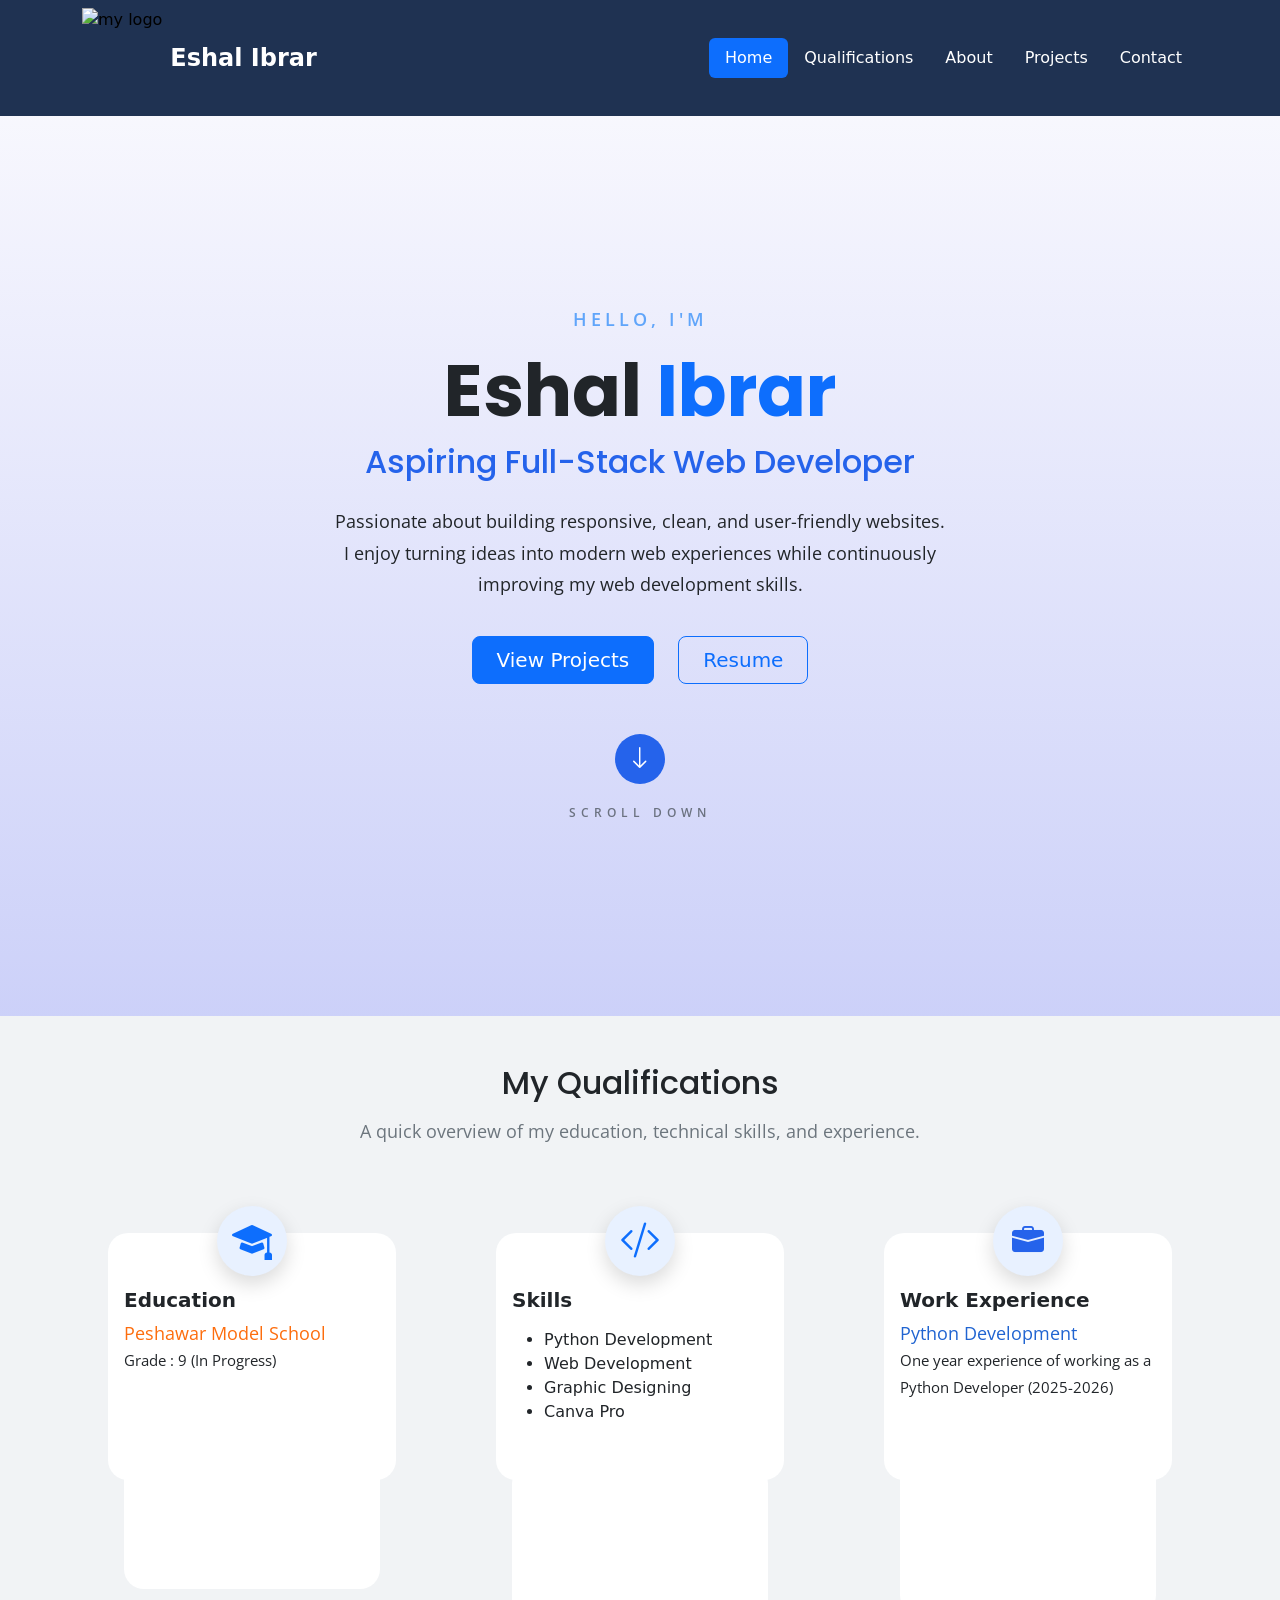
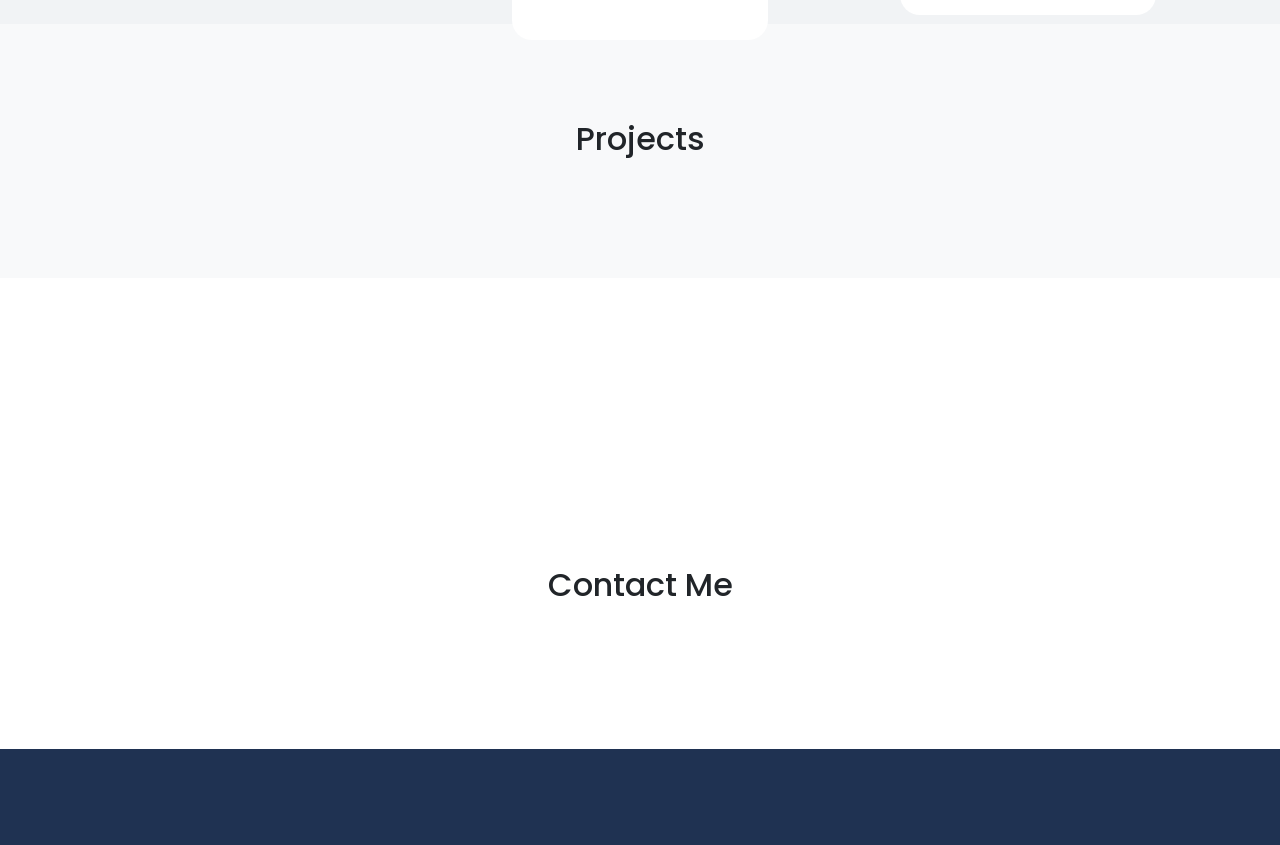
==== index.html @ 8df5a029 "Add files via upload" ====
<!doctype html>
<html lang="en">
  <head>
    <meta charset="UTF-8" />
    <meta name="viewport" content="width=device-width, initial-scale=1.0" />
    <title>Document</title>
    <link
      href="https://cdn.jsdelivr.net/npm/bootstrap@5.3.8/dist/css/bootstrap.min.css"
      rel="stylesheet"
    />
    <script
      src="https://cdn.jsdelivr.net/npm/bootstrap@5.3.8/dist/js/bootstrap.bundle.min.js"
      integrity="sha384-FKyoEForCGlyvwx9Hj09JcYn3nv7wiPVlz7YYwJrWVcXK/BmnVDxM+D2scQbITxI"
      crossorigin="anonymous"
    ></script>
    <link rel="stylesheet" href="./my.css" />
    <link rel="preconnect" href="https://fonts.googleapis.com" />
    <link rel="preconnect" href="https://fonts.gstatic.com" crossorigin />
    <link
      href="https://fonts.googleapis.com/css2?family=Open+Sans:wght@400;600&family=Poppins:wght@400;600;700;800&display=swap"
      rel="stylesheet"
    />
    <link
      rel="stylesheet"
      href="https://cdn.jsdelivr.net/npm/bootstrap-icons@1.11.3/font/bootstrap-icons.min.css"
    />
  </head>

  <body>
    <!-- Navigation -->
    <header>
      <!-- Navbar content -->
      <div class="container">
        <div
          class="d-flex flex-column flex-lg-row align-items-center justify-content-between py-2"
        >
          <a
            href="/"
            class="d-flex align-items-center link-body-emphasis text-decoration-none"
          >
            <img
              src="./images/Black_White_Minimal_Professional_Corporate_Business_Logo-removebg-preview (1).png"
              alt="my logo"
              height="100px"
              class="me-2"
            />
            <span class="fs-4 fw-bold text-white"> Eshal Ibrar </span>
          </a>

          <ul class="nav nav-pills justify-content-center ms-lg-auto">
            <li class="nav-item">
              <a href="#" class="nav-link active" aria-current="page">Home</a>
            </li>
            <li class="nav-item">
              <a href="#resume" class="nav-link">Qualifications</a>
            </li>
            <li class="nav-item">
              <a href="#about" class="nav-link">About</a>
            </li>
            <li class="nav-item"><a href="#projects" class="nav-link">Projects</a></li>
            <li class="nav-item"><a href="#" class="nav-link">Contact</a></li>
          </ul>
        </div>
      </div>
    </header>

    <main>
      <!-- Hero Section -->
      <section id="hero">
        <div class="px-4 py-5 mb-5 text-center">
          <!-- <img
            id="eshal"
            class="d-block mx-auto mb-4"
            src="./images/meeee-removebg-preview.png"
            alt="Eshal"
            width="72"
            height="57"
          /> -->
          <p class="intro">HELLO, I'M</p>

          <h1 class="display-2 fw-bold hero-title">Eshal <span>Ibrar</span></h1>

          <h2 class="hero-subtitle">Aspiring Full-Stack Web Developer</h2>

          <div class="col-lg-6 mx-auto">
            <p class="hero-description">
              Passionate about building responsive, clean, and user-friendly
              websites. I enjoy turning ideas into modern web experiences while
              continuously improving my web development skills.
            </p>
            <div class="d-grid gap-2 d-sm-flex justify-content-sm-center">
              <a href="#projects" class="btn btn-primary btn-lg px-4 me-3">
                View Projects
              </a>

              <a href="resume.html" class="btn btn-outline-primary btn-lg px-4">
                Resume
              </a>
            </div>
          </div>
          <div class="scroll-indicator">
            <a href="#resume" class="scroll-btn">
              <i class="bi bi-arrow-down fs-4"></i>
            </a>

            <p>SCROLL DOWN</p>
          </div>
        </div>
      </section>

      <!-- Resume Section -->
      <section id="resume" class="py-5">
        <div class="container">
          <h2 class="text-center mb-3">My Qualifications</h2>

          <p class="text-center text-secondary mb-5">
            A quick overview of my education, technical skills, and experience.
          </p>

          <div class="row gx-5 gy-5 justify-content-center">
            <div class="col-12 col-md-6 col-lg-4 d-flex justify-content-center">
              <!-- Education Card -->
              <div class="card" style="width: 18rem">
                <div class="icon-circle mt-2">
                  <i class="bi bi-mortarboard-fill display-4 text-primary fs-1"></i></div>
                <div class="card-body">
                  <h5 class="card-title">Education</h5>
                  <p class="card-text">
                    <span class= "school">Peshawar Model School</span><br>
                    <span class="Python">Grade : 9  (In Progress)</span>
                  </p>
                  <div class="card h-100"></div>
                </div>
              </div>
            </div>

            <div class="col-12 col-md-6 col-lg-4 d-flex justify-content-center">
              <!-- Skills Card -->
              <div class="card" style="width: 18rem">
                <div class="icon-circle mt-2">
                  <i class="bi bi-code-slash display-4 text-primary fs-1"></i>
                </div>
                <div class="card-body">
                  <h5 class="card-title">Skills</h5>
                  <p>
                    <ul>
                      <li>Python Development</li>
                      <li>Web Development</li>
                      <li>Graphic Designing</li>
                      <li>Canva Pro</li>
                    </ul>
                  </p>
                  <div class="card h-100"></div>
                </div>
              </div>
            </div>

            <div class="col-12 col-md-6 col-lg-4 d-flex justify-content-center">
              <!-- Tools Card -->
              <div class="card" style="width: 18rem">
                <div class="icon-circle mt-2">
                  <i class="bi bi-briefcase-fill"></i>
                </div>
                <div class="card-body">
                  <h5 class="card-title">Work Experience</h5>
                  <p class="card-text">
                    <span class= "s">Python Development</span><br>
                    <span class="Python">One year experience of working as a Python Developer (2025-2026)</span>
                  </p>
                  <div class="card h-100"></div>
                </div>
              </div>
            </div>
          </div>

          <div class="text-center mt-5">
            <a href="resume.html" class="btn btn-primary btn-lg">
              View Full Resume
            </a>
          </div>
        </div>
      </section>

      <!-- Projects Section -->
      <section id="projects" class="py-5 bg-body-tertiary">
        <div class="container py-5">
          <h2 class="text-center mb-5">Projects</h2>

          <div class="row row-cols-1 row-cols-md-2 row-cols-lg-3 g-4">
            <!-- Project Cards -->
          </div>
        </div>
      </section>

      <!-- About Me Section -->
      <section id="about" class="py-5">
        <div class="container px-4 py-5">
          <div class="row align-items-center g-5">
            <div class="col-md-5">
              <!-- About Image -->
            </div>

            <div class="col-md-7">
              <!-- About Text -->
            </div>
          </div>
        </div>
      </section>

      <!-- Contact Section -->
      <section id="contact" class="py-5">
        <div class="container px-4 py-5">
          <h2 class="text-center mb-5">Contact Me</h2>

          <div class="row justify-content-center">
            <div class="col-lg-8">
              <!-- Contact Form -->
            </div>
          </div>
        </div>
      </section>
    </main>

    <!-- Footer -->
    <footer class="py-5 text-light">
      <div class="container">
        <!-- Footer Content -->
      </div>
    </footer>
  </body>
</html>
---- my.css ----
header {
    background-color: #1f3252;
    padding-bottom: 0%;
    padding-top: 0%
}

.nav-link {
    color: white;
}
#hero {
    background:
        linear-gradient(rgba(238, 238, 252, 0.45), rgba(142, 152, 241, 0.45)),
        url("./images/mybg.png");

    background-size: cover;
    background-position: center;
    background-repeat: no-repeat;
    min-height: 100vh;
    display: flex;
    align-items: center;
    padding-top: 60px;
}

/* #eshal {
    border-radius: 50%;
} */

h1 {
    font-family: "Poppins", sans-serif;
    font-size: 5rem;
}

h2 {
    font-family: "Poppins", sans-serif;
}

h3 {
    font-family: "Poppins", sans-serif;
}

p {
    font-family: "Open Sans", sans-serif;
    font-size: 1.1rem;
}

.hero-title {
    font-family: "Poppins", sans-serif;
    font-size: 4.5rem;
}

.hero-title span {
    color: #0d6efd;
}

.hero-subtitle {
    font-family: "Poppins", sans-serif;
    color: #2563EB;;
    margin-bottom: 25px;
}

.hero-description {
    font-family: "Open Sans", sans-serif;
    font-size: 1.1rem;
    line-height: 1.8;
    margin-bottom: 35px;
}

.intro {
    color: #60A5FA;
    letter-spacing: 4px;
    font-weight: 600;
    font-family: "Open Sans", sans-serif;
}

.hero-title {
    transition: .3s;
}

.hero-title:hover {
    transform: scale(1.03);
}

.scroll-indicator {
    margin-top: 50px;
    text-align: center;
}

.scroll-btn {
    width: 50px;
    height: 50px;
    background: #2563EB;
    border-radius: 50%;
    display: inline-flex;
    justify-content: center;
    align-items: center;
    text-decoration: none;
    color: white;
    font-size: 2rem;
    transition: .3s ease;
    animation: bounce 2s infinite;
}

.scroll-btn:hover {
    background: #1D4ED8;
    color: white;
    transform: scale(1.1);
}

.scroll-indicator p {
    margin-top: 20px;
    letter-spacing: 5px;
    font-size: 12px;
    font-weight: 600;
    color: #6B7280;
}

@keyframes bounce {

    0%,
    20%,
    50%,
    80%,
    100% {
        transform: translateY(0);
    }

    40% {
        transform: translateY(-10px);
    }

    60% {
        transform: translateY(-5px);
    }

}

html {
    scroll-behavior: smooth;
}

#resume {
    background: #f1f3f5;
}

.card {
    transition: 0.3s;
    border: none;
    border-radius: 20px;
}

.card:hover {
    transform: translateY(-10px);
    box-shadow: 0 15px 35px rgba(0, 0, 0, .15);
}

.school {
    color: #fd6d0d;
}

.Python {
    font-size: 15px;
}

.s {
    color: #2064d1;
}

.card-title {
    font-weight: 700;
}

.icon-circle {
    width: 70px;
    height: 70px;
    background: #e8f1ff;
    border-radius: 50%;
    display: flex;
    justify-content: center;
    align-items: center;
    margin: 0 auto 20px;
}

.icon-circle i {
    font-size: 32px;
    color: #2563EB;
}

footer {
    background-color: #1f3252;
}

.card {
    position: relative;
    overflow: visible;
    margin-top: 40px;
}

.icon-circle {
    position: absolute;
    top: -35px;
    left: 50%;
    transform: translateX(-50%);

    width: 70px;
    height: 70px;
    background: #e8f1ff;
    border-radius: 50%;

    display: flex;
    justify-content: center;
    align-items: center;

    box-shadow: 0 8px 20px rgba(2, 2, 2, 0.15);
}

.icon-circle i {
    font-size: 32px;
    color: #2563EB;
}

.card-body {
    padding-top: 55px;
}

/* ===========================
   MOBILE RESPONSIVENESS
   =========================== */

@media (max-width: 576px) {

    /* ---------- HEADER ---------- */

    /* Logo */
    header img {
        height: 60px !important;
    }

    /* Name beside logo */
    header .fs-4 {
        font-size: 1.3rem !important;
    }

    /* Navigation links */
    .nav-link {
        font-size: 0.72rem;
        padding: 0.35rem 0.45rem;
    }

    /* ---------- HERO SECTION ---------- */

    /* Hero title */
    #hero h1 {
        font-size: 2.5rem;
    }

    /* Hero subtitle */
    #hero h2 {
        font-size: 1.6rem;
    }

    /* Hero paragraph */
    #hero p {
        font-size: 0.95rem;
    }

    /* Hero height */
    #hero {
        min-height: 90vh;
    }

    /* Hero buttons */
    #hero .btn {
        font-size: 0.9rem;
        padding: 0.55rem 1.2rem;
    }

    /* Center hero buttons */
    #hero .d-sm-flex {
        justify-content: center !important;
        align-items: center;
    }

    /* ---------- SCROLL BUTTON ---------- */

    .scroll-btn {
        width: 52px;
        height: 52px;
    }

    .scroll-btn i {
        font-size: 22px;
    }

    .scroll-indicator p {
        font-size: 0.7rem;
        letter-spacing: 4px;
    }

    /* ---------- QUALIFICATION SECTION ---------- */

    /* Center cards */
    #resume .row {
        justify-content: center;
    }

    /* Card spacing */
    #resume .col-lg-4,
    #resume .col-md-6,
    #resume .col-12 {
        display: flex;
        justify-content: center;
        margin-bottom: 35px;
    }

    /* Cards */
    .resume-card {
        width: 100%;
        max-width: 320px;
        min-height: 250px;
        padding-top: 55px;
    }

    /* Icons */
    .icon-circle {
        width: 68px;
        height: 68px;
    }

    .icon-circle i {
        font-size: 30px;
    }

    /* ---------- RESUME BUTTON ---------- */

    .resume-btn {
        font-size: 0.9rem;
        padding: 0.6rem 1.4rem;
    }

}


/* ===========================
   TABLET RESPONSIVENESS
   =========================== */

@media (min-width: 577px) and (max-width: 991px) {

    /* Two cards per row */
    #resume .row {
        justify-content: center;
    }

    .resume-card {
        max-width: 330px;
        margin: auto;
    }

}
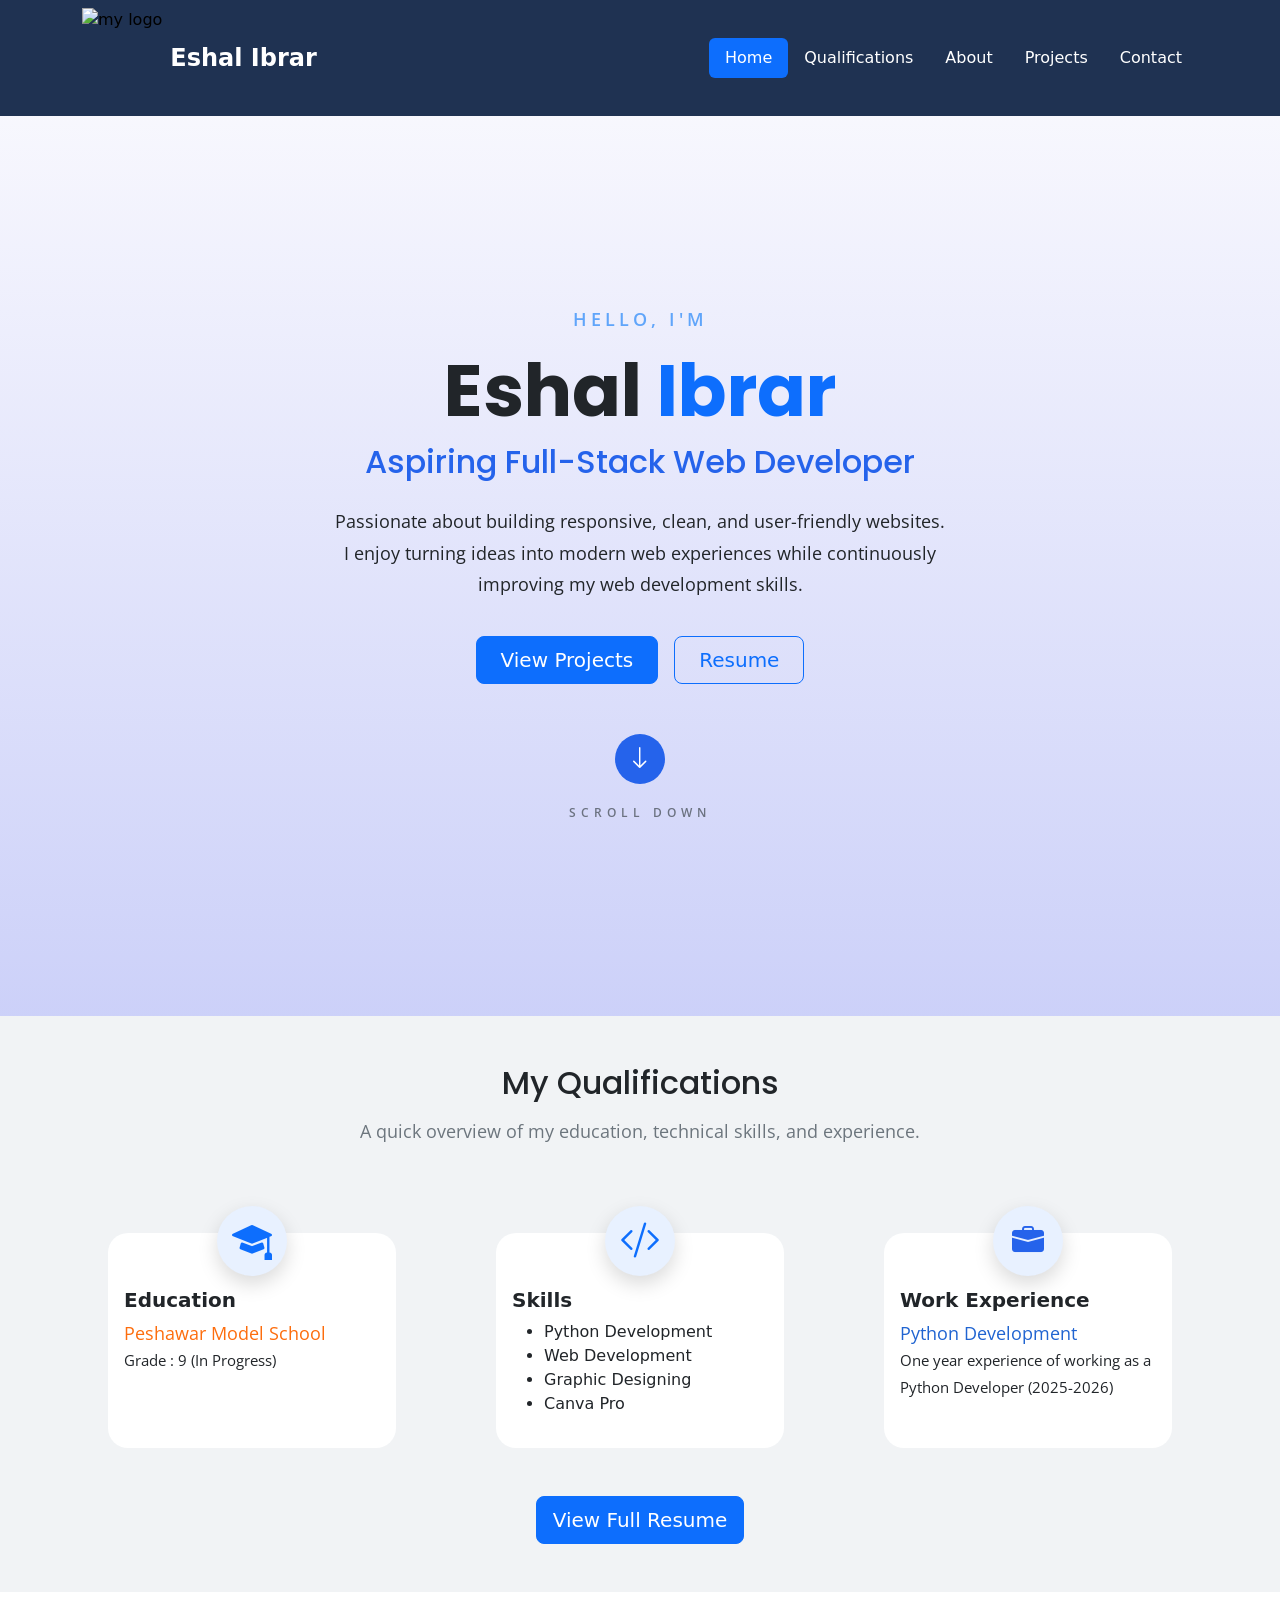
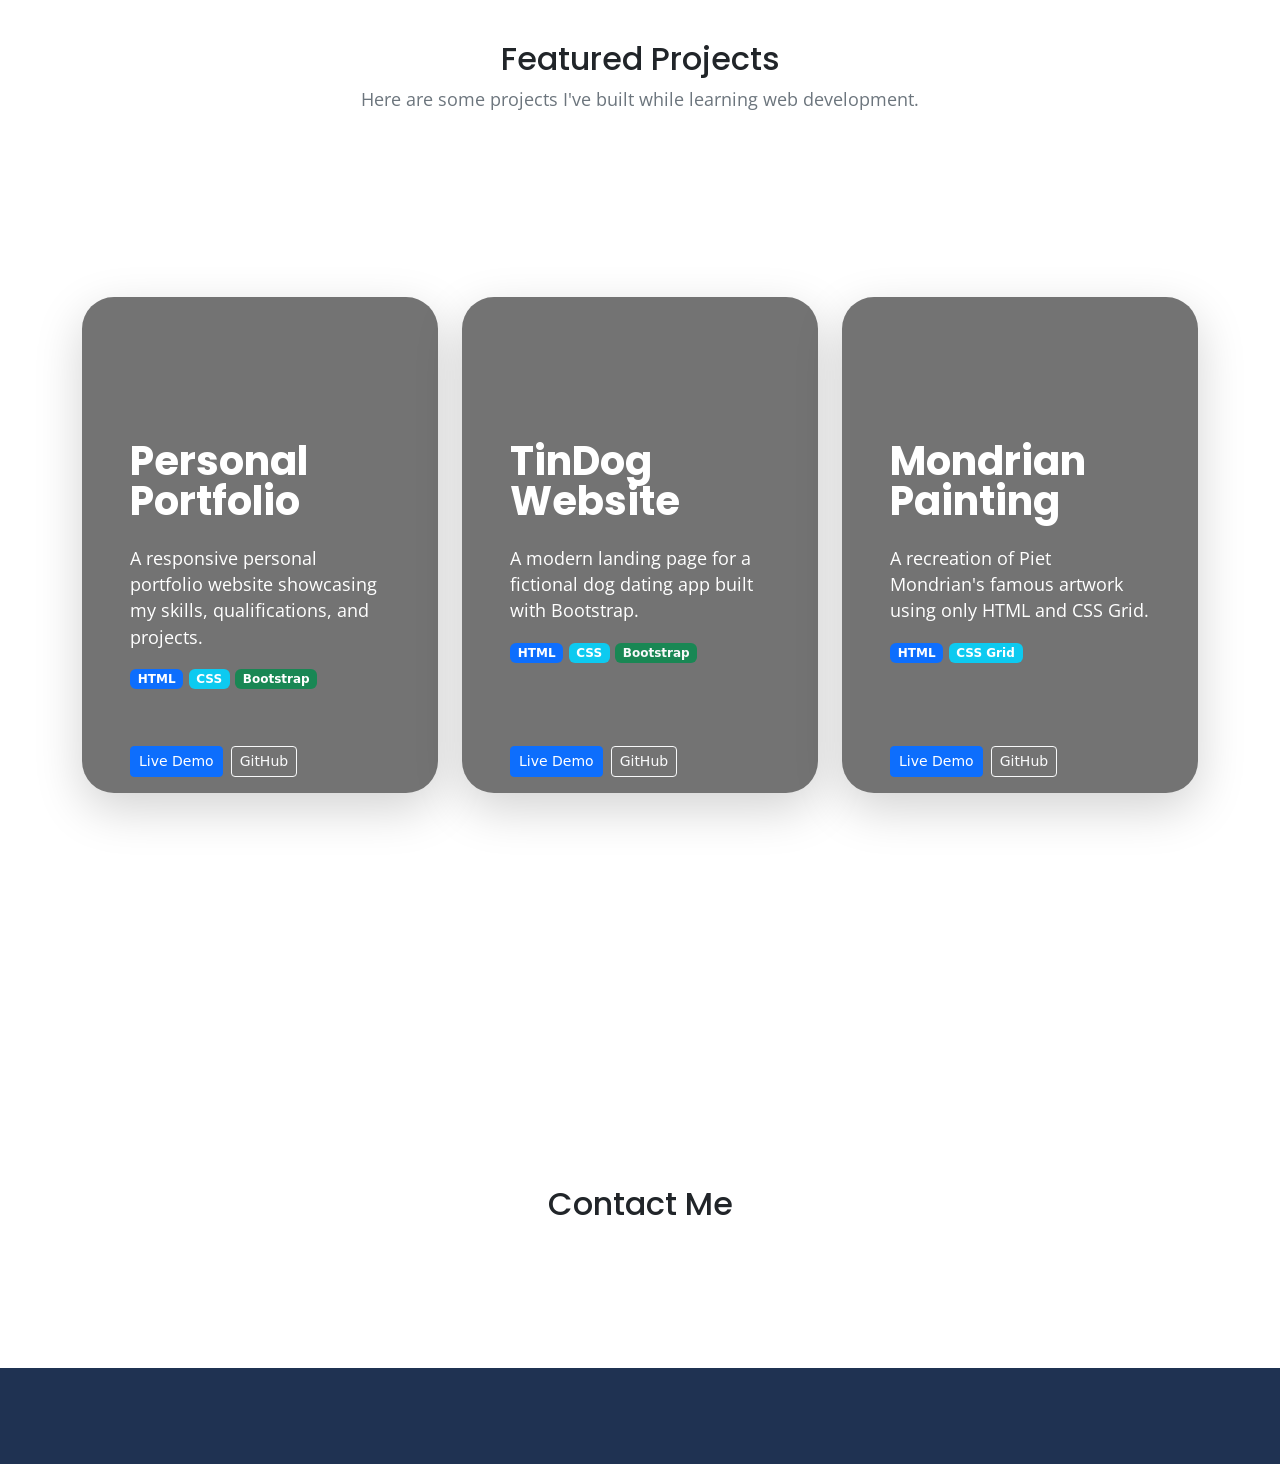
==== commit a6a97ee7: "Add files via upload" ====
--- a/index.html
+++ b/index.html
@@ -35,7 +35,7 @@
           class="d-flex flex-column flex-lg-row align-items-center justify-content-between py-2"
         >
           <a
-            href="/"
+            href="index.html"
             class="d-flex align-items-center link-body-emphasis text-decoration-none"
           >
             <img
@@ -49,7 +49,9 @@
 
           <ul class="nav nav-pills justify-content-center ms-lg-auto">
             <li class="nav-item">
-              <a href="#" class="nav-link active" aria-current="page">Home</a>
+              <a href="index.html" class="nav-link active" aria-current="page"
+                >Home</a
+              >
             </li>
             <li class="nav-item">
               <a href="#resume" class="nav-link">Qualifications</a>
@@ -57,8 +59,12 @@
             <li class="nav-item">
               <a href="#about" class="nav-link">About</a>
             </li>
-            <li class="nav-item"><a href="#projects" class="nav-link">Projects</a></li>
-            <li class="nav-item"><a href="#" class="nav-link">Contact</a></li>
+            <li class="nav-item">
+              <a href="#projects" class="nav-link">Projects</a>
+            </li>
+            <li class="nav-item">
+              <a href="#contact" class="nav-link">Contact</a>
+            </li>
           </ul>
         </div>
       </div>
@@ -88,8 +94,8 @@
               websites. I enjoy turning ideas into modern web experiences while
               continuously improving my web development skills.
             </p>
-            <div class="d-grid gap-2 d-sm-flex justify-content-sm-center">
-              <a href="#projects" class="btn btn-primary btn-lg px-4 me-3">
+            <div class="d-flex justify-content-center gap-3 flex-wrap mt-4">
+              <a href="#projects" class="btn btn-primary btn-lg px-4">
                 View Projects
               </a>
 
@@ -122,14 +128,16 @@
               <!-- Education Card -->
               <div class="card" style="width: 18rem">
                 <div class="icon-circle mt-2">
-                  <i class="bi bi-mortarboard-fill display-4 text-primary fs-1"></i></div>
+                  <i
+                    class="bi bi-mortarboard-fill display-4 text-primary fs-1"
+                  ></i>
+                </div>
                 <div class="card-body">
                   <h5 class="card-title">Education</h5>
                   <p class="card-text">
-                    <span class= "school">Peshawar Model School</span><br>
-                    <span class="Python">Grade : 9  (In Progress)</span>
+                    <span class="school">Peshawar Model School</span><br />
+                    <span class="Python">Grade : 9 (In Progress)</span>
                   </p>
-                  <div class="card h-100"></div>
                 </div>
               </div>
             </div>
@@ -142,15 +150,12 @@
                 </div>
                 <div class="card-body">
                   <h5 class="card-title">Skills</h5>
-                  <p>
-                    <ul>
-                      <li>Python Development</li>
-                      <li>Web Development</li>
-                      <li>Graphic Designing</li>
-                      <li>Canva Pro</li>
-                    </ul>
-                  </p>
-                  <div class="card h-100"></div>
+                  <ul>
+                    <li>Python Development</li>
+                    <li>Web Development</li>
+                    <li>Graphic Designing</li>
+                    <li>Canva Pro</li>
+                  </ul>
                 </div>
               </div>
             </div>
@@ -164,10 +169,12 @@
                 <div class="card-body">
                   <h5 class="card-title">Work Experience</h5>
                   <p class="card-text">
-                    <span class= "s">Python Development</span><br>
-                    <span class="Python">One year experience of working as a Python Developer (2025-2026)</span>
+                    <span class="s">Python Development</span><br />
+                    <span class="Python"
+                      >One year experience of working as a Python Developer
+                      (2025-2026)</span
+                    >
                   </p>
-                  <div class="card h-100"></div>
                 </div>
               </div>
             </div>
@@ -182,12 +189,149 @@
       </section>
 
       <!-- Projects Section -->
-      <section id="projects" class="py-5 bg-body-tertiary">
-        <div class="container py-5">
-          <h2 class="text-center mb-5">Projects</h2>
-
-          <div class="row row-cols-1 row-cols-md-2 row-cols-lg-3 g-4">
-            <!-- Project Cards -->
+      <section id="projects" class="py-5">
+        <div class="container">
+          <div class="text-center mb-5">
+            <h2>Featured Projects</h2>
+
+            <p class="text-secondary">
+              Here are some projects I've built while learning web development.
+            </p>
+          </div>
+
+          <div class="row g-5 justify-content-center">
+            <!-- Cards -->
+
+            <div class="px-4 py-5" id="custom-cards">
+              <div
+                class="row row-cols-1 row-cols-lg-3 align-items-stretch g-4 py-5"
+              >
+                <div class="col">
+                  <div
+                    class="card card-cover h-100 overflow-hidden text-white rounded-5 shadow-lg"
+                    style="
+                      background-image:
+                        linear-gradient(
+                          rgba(0, 0, 0, 0.55),
+                          rgba(0, 0, 0, 0.55)
+                        ),
+                        url(&quot;./images/profile.png&quot;);
+                      background-size: cover;
+                      background-position: center;
+                      background-repeat: no-repeat;
+                      min-height: 420px;
+                    "
+                  >
+                    <div
+                      class="d-flex flex-column h-100 p-5 pb-3 text-white text-shadow-1"
+                    >
+                      <h3 class="pt-5 mt-5 mb-4 fs-1 lh-1 fw-bold">
+                        Personal Portfolio
+                      </h3>
+
+                      <p class="mb-3">
+                        A responsive personal portfolio website showcasing my
+                        skills, qualifications, and projects.
+                      </p>
+
+                      <div class="mb-3">
+                        <span class="badge bg-primary">HTML</span>
+                        <span class="badge bg-info">CSS</span>
+                        <span class="badge bg-success">Bootstrap</span>
+                      </div>
+                      <div class="d-flex gap-2 mt-auto">
+                        <a href="#" class="btn btn-primary btn-sm">Live Demo</a>
+                        <a href="#" class="btn btn-outline-light btn-sm"
+                          >GitHub</a
+                        >
+                      </div>
+                    </div>
+                  </div>
+                </div>
+                <div class="col">
+                  <div
+                    class="card card-cover h-100 overflow-hidden text-white rounded-5 shadow-lg"
+                    style="
+                      background-image:
+                        linear-gradient(
+                          rgba(0, 0, 0, 0.55),
+                          rgba(0, 0, 0, 0.55)
+                        ),
+                        url(&quot;./images/tindog.png&quot;);
+                      background-size: cover;
+                      background-position: center;
+                      background-repeat: no-repeat;
+                      min-height: 420px;
+                    "
+                  >
+                    <div
+                      class="d-flex flex-column h-100 p-5 pb-3 text-white text-shadow-1"
+                    >
+                      <h3 class="pt-5 mt-5 mb-4 fs-1 lh-1 fw-bold">
+                        TinDog Website
+                      </h3>
+                      <p class="mb-3">
+                        A modern landing page for a fictional dog dating app
+                        built with Bootstrap.
+                      </p>
+
+                      <div class="mb-3">
+                        <span class="badge bg-primary">HTML</span>
+                        <span class="badge bg-info">CSS</span>
+                        <span class="badge bg-success text-light"
+                          >Bootstrap</span
+                        >
+                      </div>
+                      <div class="d-flex gap-2 mt-auto">
+                        <a href="#" class="btn btn-primary btn-sm">Live Demo</a>
+                        <a href="#" class="btn btn-outline-light btn-sm"
+                          >GitHub</a
+                        >
+                      </div>
+                    </div>
+                  </div>
+                </div>
+                <div class="col">
+                  <div
+                    class="card card-cover h-100 overflow-hidden text-white rounded-5 shadow-lg"
+                    style="
+                      background-image:
+                        linear-gradient(
+                          rgba(0, 0, 0, 0.55),
+                          rgba(0, 0, 0, 0.55)
+                        ),
+                        url(&quot;./images/mondrian.png&quot;);
+                      background-size: cover;
+                      background-position: center;
+                      background-repeat: no-repeat;
+                      min-height: 420px;
+                    "
+                  >
+                    <div
+                      class="d-flex flex-column h-100 p-5 pb-3 text-shadow-1"
+                    >
+                      <h3 class="pt-5 mt-5 mb-4 fs-1 lh-1 fw-bold">
+                        Mondrian Painting
+                      </h3>
+                      <p class="mb-3">
+                        A recreation of Piet Mondrian's famous artwork using
+                        only HTML and CSS Grid.
+                      </p>
+                      <div class="mb-3">
+                        <span class="badge bg-primary">HTML</span>
+                        <span class="badge bg-info">CSS Grid</span>
+                      </div>
+                      <div class="d-flex gap-2 mt-auto">
+                        <a href="#" class="btn btn-primary btn-sm">Live Demo</a>
+                        <a href="#" class="btn btn-outline-light btn-sm"
+                          >GitHub</a
+                        >
+                      </div>
+                    </div>
+                  </div>
+                </div>
+              </div>
+            </div>
           </div>
         </div>
       </section>
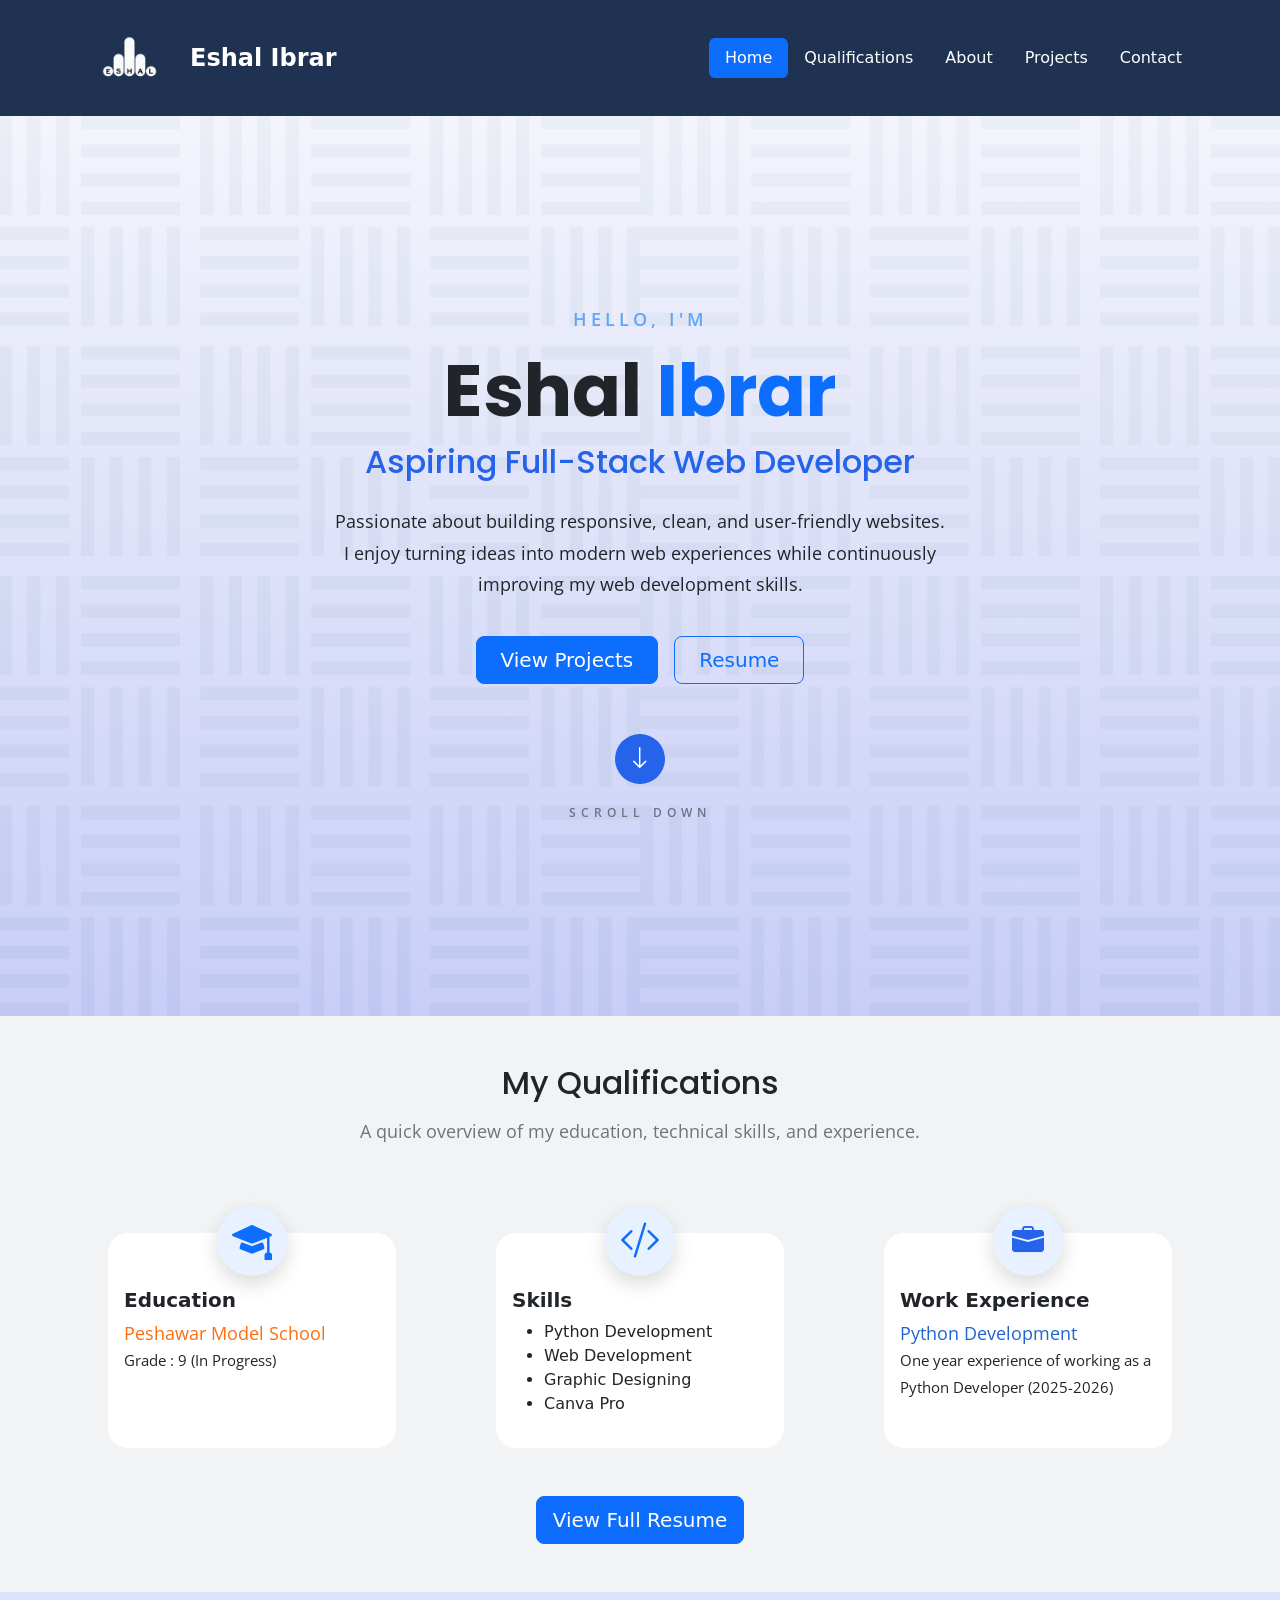
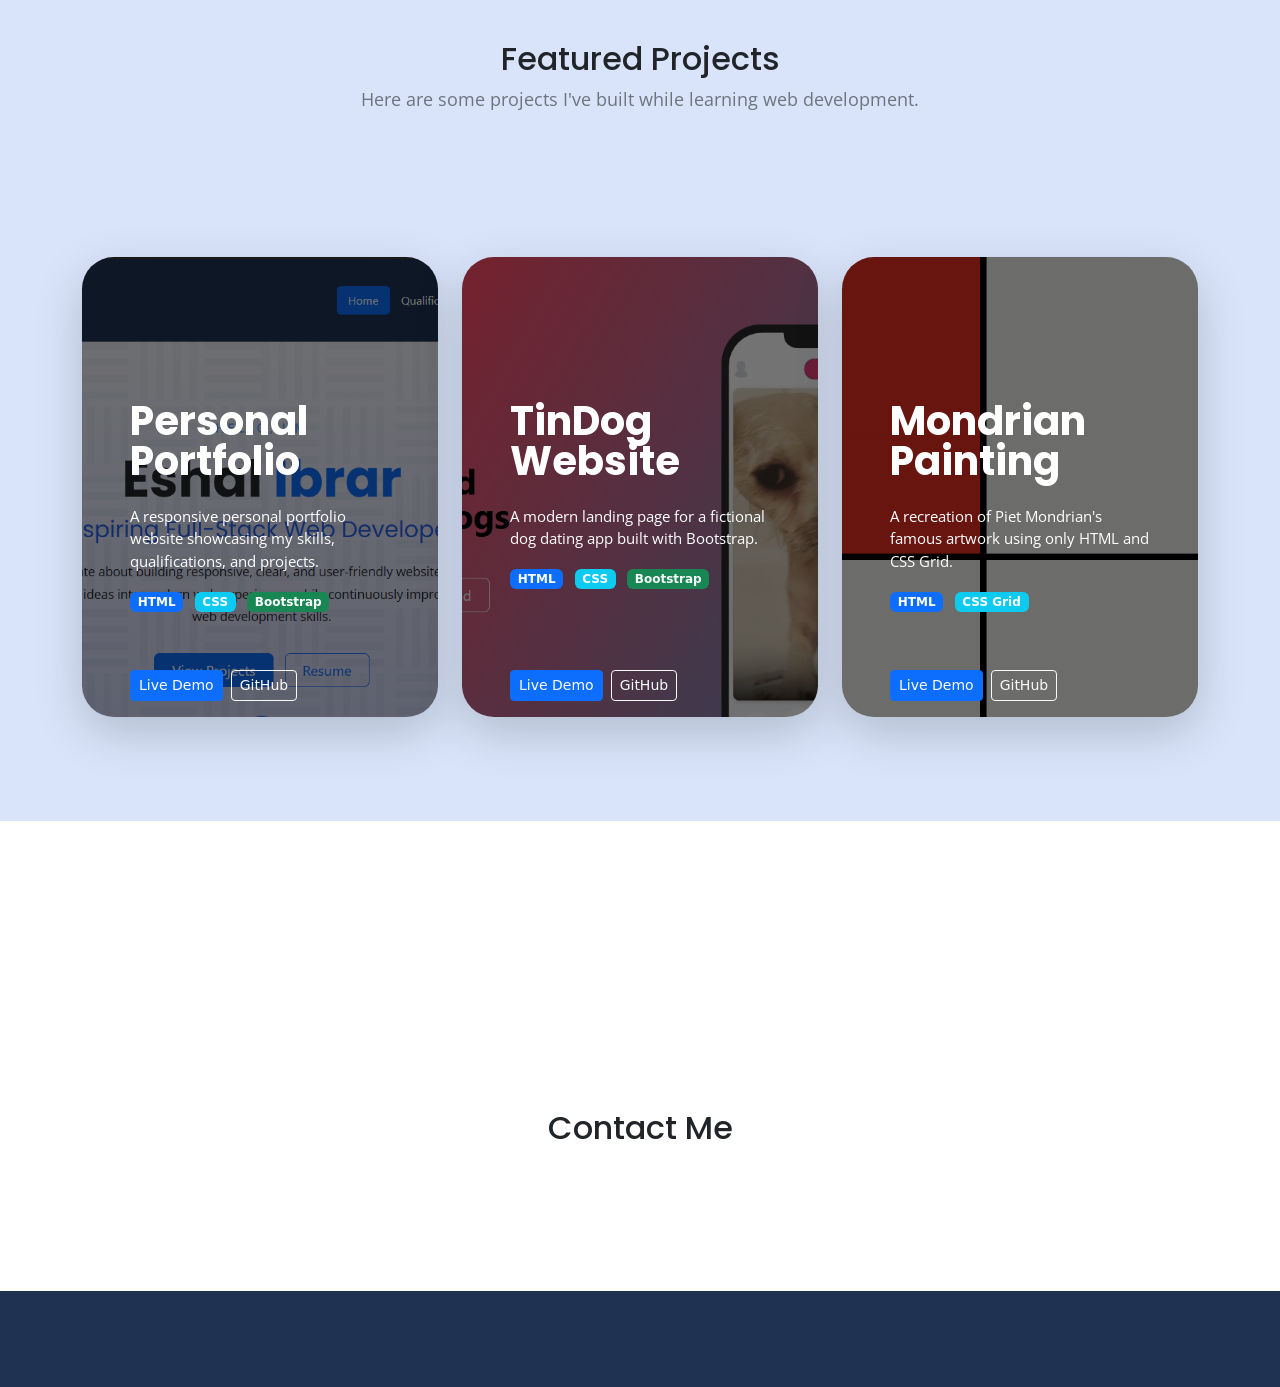
==== commit 3172108a: "Add files via upload" ====
--- a/index.html
+++ b/index.html
@@ -181,7 +181,7 @@
           </div>
 
           <div class="text-center mt-5">
-            <a href="resume.html" class="btn btn-primary btn-lg">
+            <a href="resume.html" class="btn btn-primary btn-lg resume-btn">
               View Full Resume
             </a>
           </div>
--- a/my.css
+++ b/my.css
@@ -222,6 +222,41 @@
     padding-top: 55px;
 }
 
+.card-cover {
+    background-size: cover;
+    background-position: center;
+    transition: .3s;
+}
+
+.card-cover:hover {
+    transform: translateY(-8px);
+}
+
+.card-cover p {
+    font-size: .95rem;
+}
+
+.badge {
+    margin-right: 6px;
+}
+
+.card-cover {
+    transition: .3s ease;
+    cursor: pointer;
+}
+
+.card-cover:hover {
+    transform: translateY(-10px);
+    box-shadow: 0 20px 35px rgba(0, 0, 0, .35) !important;
+}
+
+.card-img-top {
+    height: 220px;
+    object-fit: cover;
+    border-top-left-radius: 1rem;
+    border-top-right-radius: 1rem;
+}
+
 /* ===========================
    MOBILE RESPONSIVENESS
    =========================== */
@@ -283,17 +318,17 @@
     /* ---------- SCROLL BUTTON ---------- */
 
     .scroll-btn {
-        width: 52px;
-        height: 52px;
+        width: 30px;
+        height: 30px;
     }
 
     .scroll-btn i {
-        font-size: 22px;
+        font-size: 15px !important;
     }
 
     .scroll-indicator p {
-        font-size: 0.7rem;
-        letter-spacing: 4px;
+        font-size: 0.5rem !important;
+        letter-spacing: 6px;
     }
 
     /* ---------- QUALIFICATION SECTION ---------- */
@@ -309,7 +344,6 @@
     #resume .col-12 {
         display: flex;
         justify-content: center;
-        margin-bottom: 35px;
     }
 
     /* Cards */
@@ -317,7 +351,7 @@
         width: 100%;
         max-width: 320px;
         min-height: 250px;
-        padding-top: 55px;
+        padding-top: 55px ;
     }
 
     /* Icons */
@@ -333,9 +367,26 @@
     /* ---------- RESUME BUTTON ---------- */
 
     .resume-btn {
-        font-size: 0.9rem;
-        padding: 0.6rem 1.4rem;
-    }
+        font-size: 1rem;
+        padding: 0.rem 1.4rem;
+    }
+
+        #projects .text-center.mb-5 {
+            margin-bottom: 0.1rem !important;
+        }
+    
+        #custom-cards {
+            padding-top: 0.5rem !important;
+        }
+    
+        #custom-cards .col {
+            padding-left: 30px;
+            padding-right: 30px;
+        }
+    
+        .card-cover {
+            min-height: 350px !important;
+        }
 
 }
 
@@ -356,4 +407,23 @@
         margin: auto;
     }
 
-}+}
+
+@media (max-width:576px) {
+    .card-cover .btn {
+        flex: 1;
+    }
+}
+
+html,
+body {
+    overflow-x: hidden;
+}
+
+#projects {
+    background-color: #d9e4fa;
+}
+
+#custom-cards {
+        padding-top: 0.5rem !important;
+    }
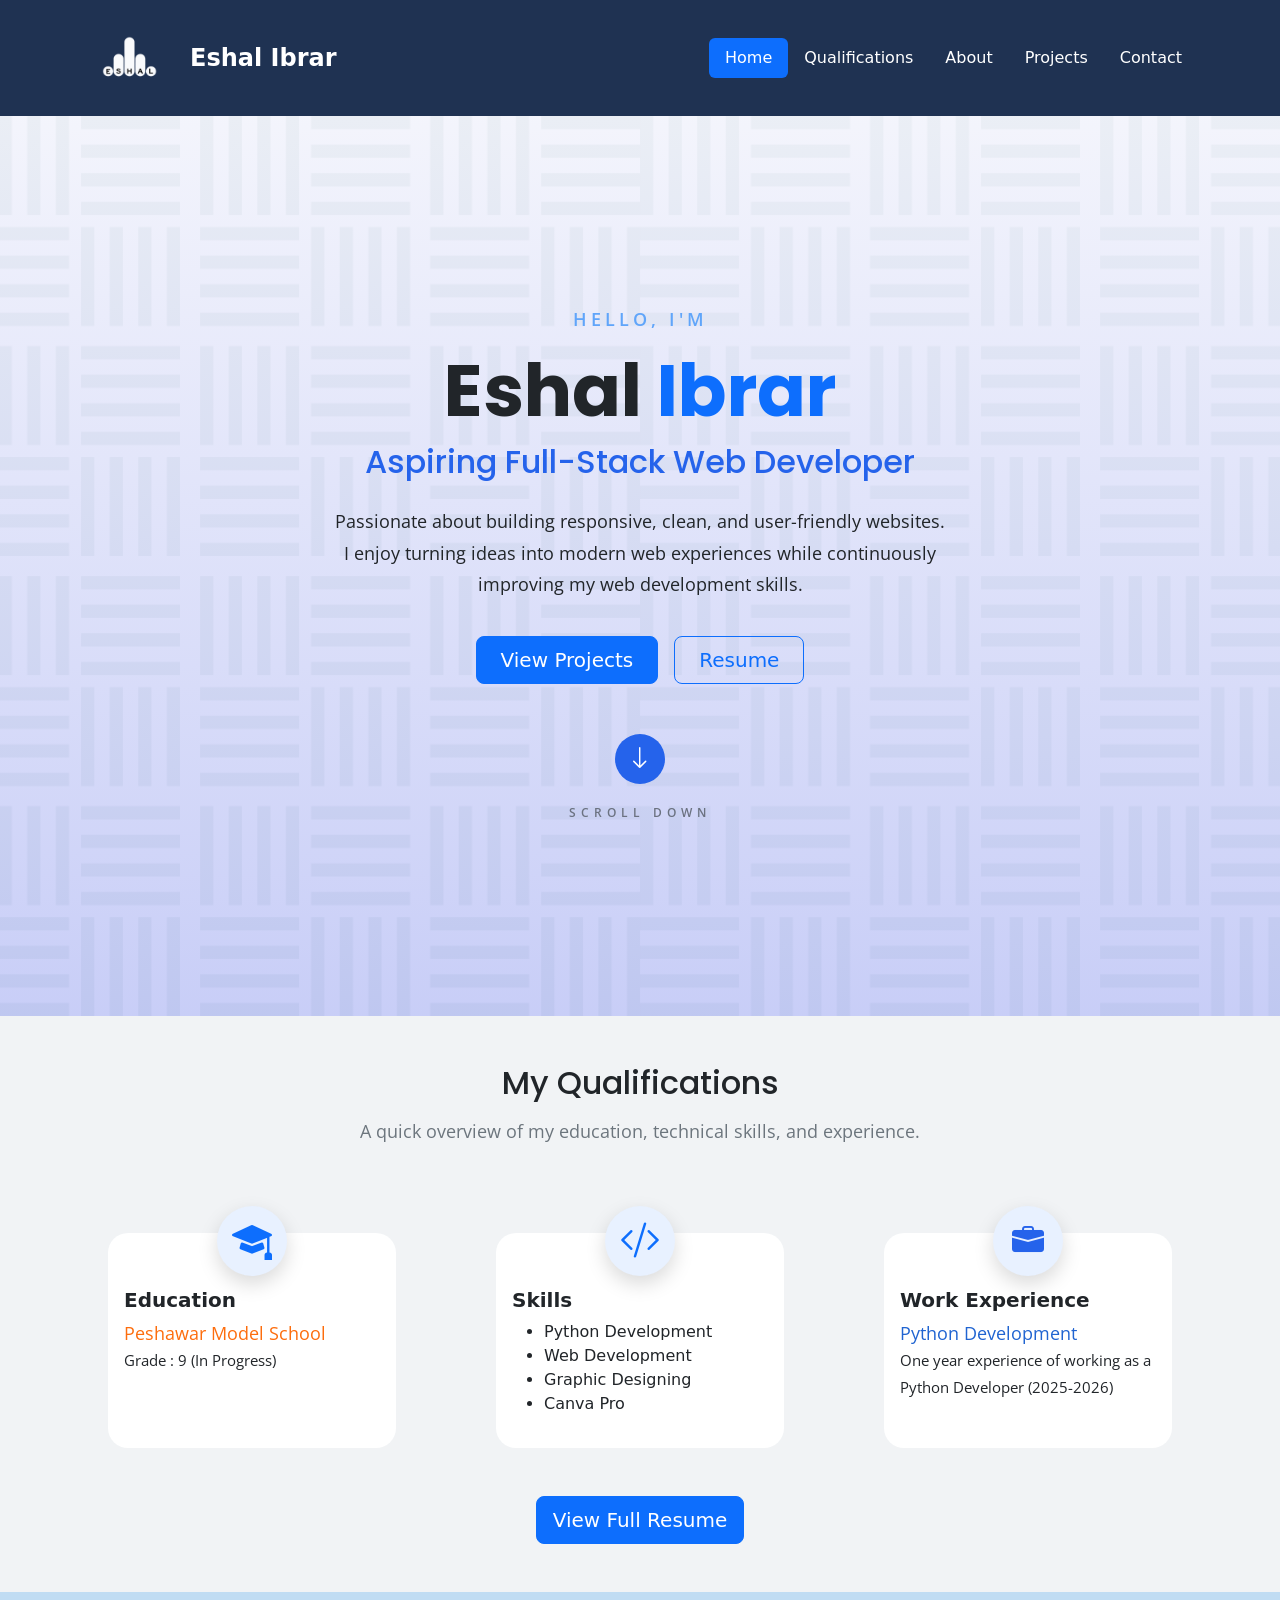
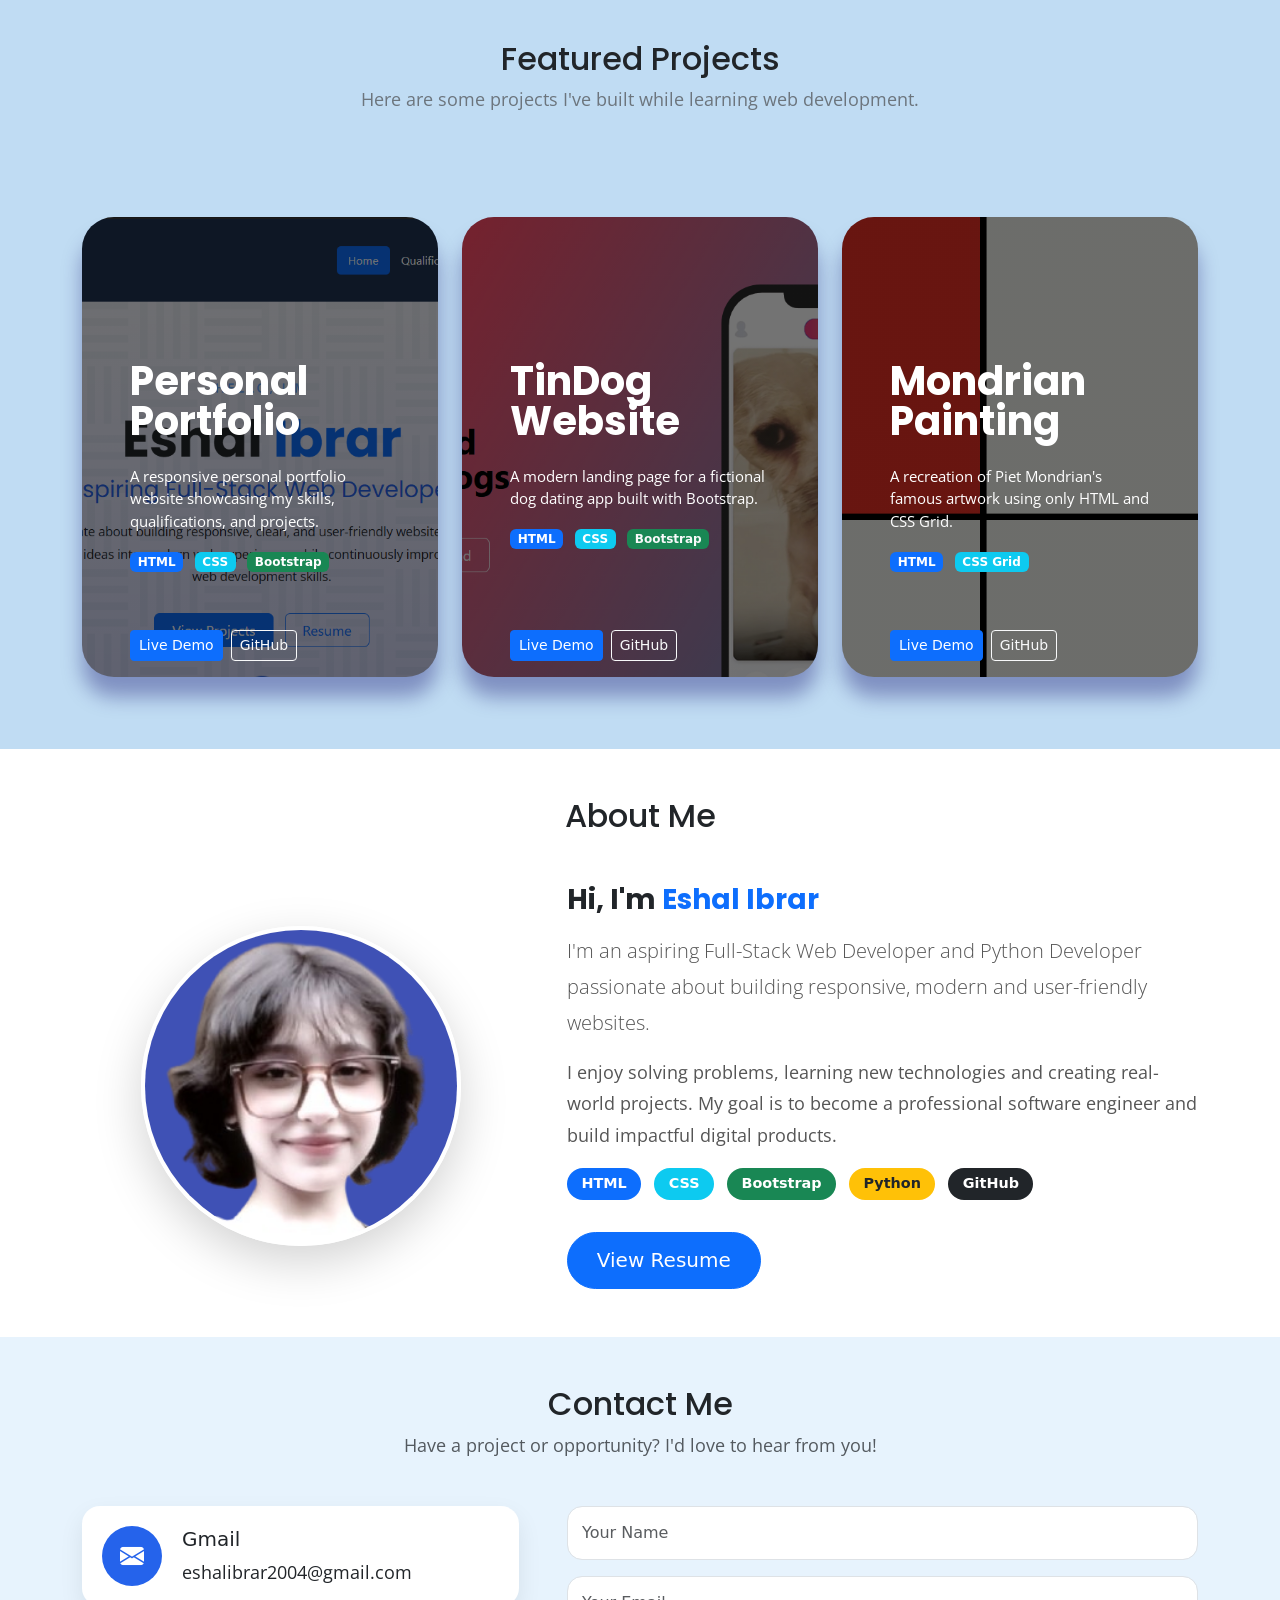
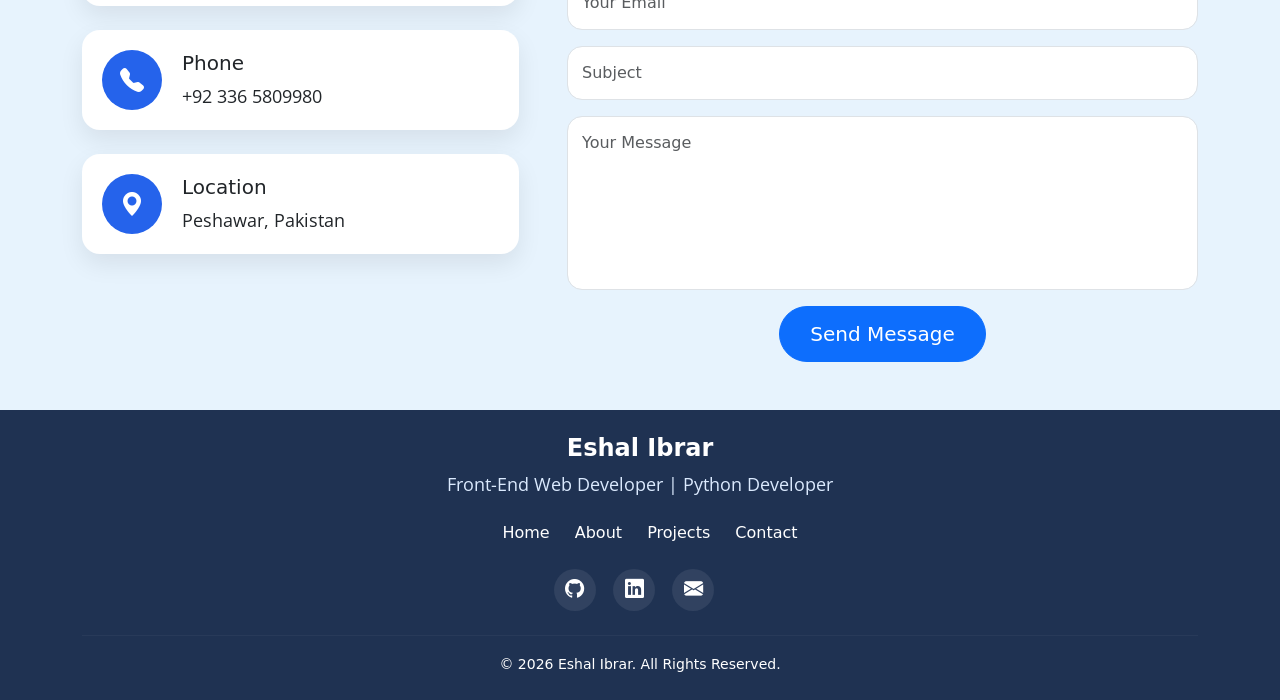
==== commit dff26bde: "Add files via upload" ====
--- a/index.html
+++ b/index.html
@@ -240,8 +240,16 @@
                         <span class="badge bg-success">Bootstrap</span>
                       </div>
                       <div class="d-flex gap-2 mt-auto">
-                        <a href="#" class="btn btn-primary btn-sm">Live Demo</a>
-                        <a href="#" class="btn btn-outline-light btn-sm"
+                        <a
+                          href="https://eshalibrar.github.io/portfolio/"
+                          target="_blank"
+                          class="btn btn-primary btn-sm"
+                          >Live Demo</a
+                        >
+                        <a
+                          href="https://github.com/EshalIbrar/portfolio"
+                          target="_blank"
+                          class="btn btn-outline-light btn-sm"
                           >GitHub</a
                         >
                       </div>
@@ -283,8 +291,16 @@
                         >
                       </div>
                       <div class="d-flex gap-2 mt-auto">
-                        <a href="#" class="btn btn-primary btn-sm">Live Demo</a>
-                        <a href="#" class="btn btn-outline-light btn-sm"
+                        <a
+                          href="https://eshalibrar.github.io/Tindog/"
+                          target="_blank"
+                          class="btn btn-primary btn-sm"
+                          >Live Demo</a
+                        >
+                        <a
+                          href="https://github.com/EshalIbrar/Tindog"
+                          target="_blank"
+                          class="btn btn-outline-light btn-sm"
                           >GitHub</a
                         >
                       </div>
@@ -322,8 +338,16 @@
                         <span class="badge bg-info">CSS Grid</span>
                       </div>
                       <div class="d-flex gap-2 mt-auto">
-                        <a href="#" class="btn btn-primary btn-sm">Live Demo</a>
-                        <a href="#" class="btn btn-outline-light btn-sm"
+                        <a
+                          href="https://eshalibrar.github.io/Mondrian/"
+                          target="_blank"
+                          class="btn btn-primary btn-sm"
+                          >Live Demo</a
+                        >
+                        <a
+                          href="https://github.com/EshalIbrar/Mondrian"
+                          target="_blank"
+                          class="btn btn-outline-light btn-sm"
                           >GitHub</a
                         >
                       </div>
@@ -338,14 +362,53 @@
 
       <!-- About Me Section -->
       <section id="about" class="py-5">
-        <div class="container px-4 py-5">
+        <div class="container">
+          <h2 class="text-center mb-5">About Me</h2>
+
           <div class="row align-items-center g-5">
-            <div class="col-md-5">
-              <!-- About Image -->
-            </div>
-
-            <div class="col-md-7">
-              <!-- About Text -->
+            <!-- Left Side -->
+            <div class="col-lg-5 text-center">
+              <img
+                src="./images/meeee-removebg-preview.png"
+                class="img-fluid rounded-circle shadow-lg about-img"
+                width="320"
+                alt="Eshal Ibrar"
+              />
+            </div>
+
+            <!-- Right Side -->
+            <div class="col-lg-7">
+              <h3 class="fw-bold mb-3">
+                Hi, I'm <span class="text-primary">Eshal Ibrar</span>
+              </h3>
+
+              <p class="lead">
+                I'm an aspiring Full-Stack Web Developer and Python Developer
+                passionate about building responsive, modern and user-friendly
+                websites.
+              </p>
+
+              <p>
+                I enjoy solving problems, learning new technologies and creating
+                real-world projects. My goal is to become a professional
+                software engineer and build impactful digital products.
+              </p>
+
+              <div class="mb-4">
+                <span class="badge bg-primary me-2 mb-2">HTML</span>
+
+                <span class="badge bg-info me-2 mb-2">CSS</span>
+
+                <span class="badge bg-success me-2 mb-2">Bootstrap</span>
+
+                <span class="badge bg-warning text-dark me-2 mb-2">Python</span>
+
+                <span class="badge bg-dark me-2 mb-2">GitHub</span>
+              </div>
+
+              <a href="resume.html" class="btn btn-primary btn-lg">
+                View Resume
+              </a>
             </div>
           </div>
         </div>
@@ -353,12 +416,92 @@
 
       <!-- Contact Section -->
       <section id="contact" class="py-5">
-        <div class="container px-4 py-5">
-          <h2 class="text-center mb-5">Contact Me</h2>
-
-          <div class="row justify-content-center">
-            <div class="col-lg-8">
-              <!-- Contact Form -->
+        <div class="container">
+          <div class="text-center mb-5">
+            <h2>Contact Me</h2>
+
+            <p class="text-muted">
+              Have a project or opportunity? I'd love to hear from you!
+            </p>
+          </div>
+
+          <div class="row g-5">
+            <!-- Contact Information -->
+
+            <div class="col-lg-5">
+              <div class="contact-card mb-4">
+                <i class="bi bi-envelope-fill"></i>
+
+                <div>
+                  <h5>Gmail</h5>
+                  <p class="mb-0">eshalibrar2004@gmail.com</p>
+                </div>
+              </div>
+
+              <div class="contact-card mb-4">
+                <i class="bi bi-telephone-fill"></i>
+
+                <div>
+                  <h5>Phone</h5>
+                  <p class="mb-0">+92 336 5809980</p>
+                </div>
+              </div>
+
+              <div class="contact-card">
+                <i class="bi bi-geo-alt-fill"></i>
+
+                <div>
+                  <h5>Location</h5>
+                  <p class="mb-0">Peshawar, Pakistan</p>
+                </div>
+              </div>
+            </div>
+
+            <!-- Contact Form -->
+
+            <div class="col-lg-7">
+              <form
+                id="contact-form"
+                action="https://formspree.io/f/xpqggvvr"
+                method="POST"
+              >
+                <input
+                  type="text"
+                  name="name"
+                  class="form-control mb-3"
+                  placeholder="Your Name"
+                  required
+                />
+
+                <input
+                  type="email"
+                  name="email"
+                  class="form-control mb-3"
+                  placeholder="Your Email"
+                  required
+                />
+
+                <input
+                  type="text"
+                  name="subject"
+                  class="form-control mb-3"
+                  placeholder="Subject"
+                />
+
+                <textarea
+                  name="message"
+                  class="form-control mb-3"
+                  rows="6"
+                  placeholder="Your Message"
+                  required
+                ></textarea>
+
+                <div class="text-center">
+                  <button type="submit" class="btn btn-primary btn-lg">
+                    Send Message
+                  </button>
+                </div>
+              </form>
             </div>
           </div>
         </div>
@@ -366,9 +509,48 @@
     </main>
 
     <!-- Footer -->
-    <footer class="py-5 text-light">
-      <div class="container">
-        <!-- Footer Content -->
+    <footer class="py-4 text-white">
+      <div class="container text-center">
+        <h4 class="fw-bold mb-2">Eshal Ibrar</h4>
+
+        <p class="footer-text mb-4">
+          Front-End Web Developer | Python Developer
+        </p>
+
+        <!-- Navigation -->
+        <div class="mb-4">
+          <a href="#hero" class="footer-link">Home</a>
+          <a href="#about" class="footer-link">About</a>
+          <a href="#projects" class="footer-link">Projects</a>
+          <a href="#contact" class="footer-link">Contact</a>
+        </div>
+
+        <!-- Social Icons -->
+        <div class="mb-4">
+          <a
+            href="https://github.com/EshalIbrar"
+            target="_blank"
+            class="social-icon"
+          >
+            <i class="bi bi-github"></i>
+          </a>
+
+          <a
+            href="https://www.linkedin.com/in/eshal-ibrar-b1b8b4312?utm_source=share_via&utm_content=profile&utm_medium=member_android"
+            target="_blank"
+            class="social-icon"
+          >
+            <i class="bi bi-linkedin"></i>
+          </a>
+
+          <a href="mailto:eshalibrar2004@gmail.com" class="social-icon">
+            <i class="bi bi-envelope-fill"></i>
+          </a>
+        </div>
+
+        <hr class="footer-line" />
+
+        <small> © 2026 Eshal Ibrar. All Rights Reserved. </small>
       </div>
     </footer>
   </body>
--- a/my.css
+++ b/my.css
@@ -1,24 +1,24 @@
 header {
-    background-color: #1f3252;
-    padding-bottom: 0%;
-    padding-top: 0%
+  background-color: #1f3252;
+  padding-bottom: 0%;
+  padding-top: 0%;
 }
 
 .nav-link {
-    color: white;
+  color: white;
 }
 #hero {
-    background:
-        linear-gradient(rgba(238, 238, 252, 0.45), rgba(142, 152, 241, 0.45)),
-        url("./images/mybg.png");
-
-    background-size: cover;
-    background-position: center;
-    background-repeat: no-repeat;
-    min-height: 100vh;
-    display: flex;
-    align-items: center;
-    padding-top: 60px;
+  background:
+    linear-gradient(rgba(238, 238, 252, 0.45), rgba(142, 152, 241, 0.45)),
+    url("./images/mybg.png");
+
+  background-size: cover;
+  background-position: center;
+  background-repeat: no-repeat;
+  min-height: 100vh;
+  display: flex;
+  align-items: center;
+  padding-top: 60px;
 }
 
 /* #eshal {
@@ -26,235 +26,373 @@
 } */
 
 h1 {
-    font-family: "Poppins", sans-serif;
-    font-size: 5rem;
+  font-family: "Poppins", sans-serif;
+  font-size: 5rem;
 }
 
 h2 {
-    font-family: "Poppins", sans-serif;
+  font-family: "Poppins", sans-serif;
 }
 
 h3 {
-    font-family: "Poppins", sans-serif;
+  font-family: "Poppins", sans-serif;
 }
 
 p {
-    font-family: "Open Sans", sans-serif;
-    font-size: 1.1rem;
+  font-family: "Open Sans", sans-serif;
+  font-size: 1.1rem;
 }
 
 .hero-title {
-    font-family: "Poppins", sans-serif;
-    font-size: 4.5rem;
+  font-family: "Poppins", sans-serif;
+  font-size: 4.5rem;
 }
 
 .hero-title span {
-    color: #0d6efd;
+  color: #0d6efd;
 }
 
 .hero-subtitle {
-    font-family: "Poppins", sans-serif;
-    color: #2563EB;;
-    margin-bottom: 25px;
+  font-family: "Poppins", sans-serif;
+  color: #2563eb;
+  margin-bottom: 25px;
 }
 
 .hero-description {
-    font-family: "Open Sans", sans-serif;
-    font-size: 1.1rem;
-    line-height: 1.8;
-    margin-bottom: 35px;
+  font-family: "Open Sans", sans-serif;
+  font-size: 1.1rem;
+  line-height: 1.8;
+  margin-bottom: 35px;
 }
 
 .intro {
-    color: #60A5FA;
-    letter-spacing: 4px;
-    font-weight: 600;
-    font-family: "Open Sans", sans-serif;
+  color: #60a5fa;
+  letter-spacing: 4px;
+  font-weight: 600;
+  font-family: "Open Sans", sans-serif;
 }
 
 .hero-title {
-    transition: .3s;
+  transition: 0.3s;
 }
 
 .hero-title:hover {
-    transform: scale(1.03);
+  transform: scale(1.03);
 }
 
 .scroll-indicator {
-    margin-top: 50px;
-    text-align: center;
+  margin-top: 50px;
+  text-align: center;
 }
 
 .scroll-btn {
-    width: 50px;
-    height: 50px;
-    background: #2563EB;
-    border-radius: 50%;
-    display: inline-flex;
-    justify-content: center;
-    align-items: center;
-    text-decoration: none;
-    color: white;
-    font-size: 2rem;
-    transition: .3s ease;
-    animation: bounce 2s infinite;
+  width: 50px;
+  height: 50px;
+  background: #2563eb;
+  border-radius: 50%;
+  display: inline-flex;
+  justify-content: center;
+  align-items: center;
+  text-decoration: none;
+  color: white;
+  font-size: 2rem;
+  transition: 0.3s ease;
+  animation: bounce 2s infinite;
 }
 
 .scroll-btn:hover {
-    background: #1D4ED8;
-    color: white;
-    transform: scale(1.1);
+  background: #1d4ed8;
+  color: white;
+  transform: scale(1.1);
 }
 
 .scroll-indicator p {
-    margin-top: 20px;
-    letter-spacing: 5px;
-    font-size: 12px;
-    font-weight: 600;
-    color: #6B7280;
+  margin-top: 20px;
+  letter-spacing: 5px;
+  font-size: 12px;
+  font-weight: 600;
+  color: #6b7280;
 }
 
 @keyframes bounce {
-
-    0%,
-    20%,
-    50%,
-    80%,
-    100% {
-        transform: translateY(0);
-    }
-
-    40% {
-        transform: translateY(-10px);
-    }
-
-    60% {
-        transform: translateY(-5px);
-    }
-
+  0%,
+  20%,
+  50%,
+  80%,
+  100% {
+    transform: translateY(0);
+  }
+
+  40% {
+    transform: translateY(-10px);
+  }
+
+  60% {
+    transform: translateY(-5px);
+  }
 }
 
 html {
-    scroll-behavior: smooth;
+  scroll-behavior: smooth;
 }
 
 #resume {
-    background: #f1f3f5;
+  background: #f1f3f5;
 }
 
 .card {
-    transition: 0.3s;
-    border: none;
-    border-radius: 20px;
+  transition: 0.3s;
+  border: none;
+  border-radius: 20px;
 }
 
 .card:hover {
-    transform: translateY(-10px);
-    box-shadow: 0 15px 35px rgba(0, 0, 0, .15);
+  transform: translateY(-10px);
+  box-shadow: 0 15px 35px rgba(0, 0, 0, 0.15);
 }
 
 .school {
-    color: #fd6d0d;
+  color: #fd6d0d;
 }
 
 .Python {
-    font-size: 15px;
+  font-size: 15px;
 }
 
 .s {
-    color: #2064d1;
+  color: #2064d1;
 }
 
 .card-title {
-    font-weight: 700;
+  font-weight: 700;
 }
 
 .icon-circle {
-    width: 70px;
-    height: 70px;
-    background: #e8f1ff;
-    border-radius: 50%;
-    display: flex;
-    justify-content: center;
-    align-items: center;
-    margin: 0 auto 20px;
+  width: 70px;
+  height: 70px;
+  background: #e8f1ff;
+  border-radius: 50%;
+  display: flex;
+  justify-content: center;
+  align-items: center;
+  margin: 0 auto 20px;
 }
 
 .icon-circle i {
-    font-size: 32px;
-    color: #2563EB;
+  font-size: 32px;
+  color: #2563eb;
 }
 
 footer {
-    background-color: #1f3252;
+  background-color: #1f3252;
 }
 
 .card {
-    position: relative;
-    overflow: visible;
-    margin-top: 40px;
+  position: relative;
+  overflow: visible;
+  margin-top: 40px;
 }
 
 .icon-circle {
-    position: absolute;
-    top: -35px;
-    left: 50%;
-    transform: translateX(-50%);
-
-    width: 70px;
-    height: 70px;
-    background: #e8f1ff;
-    border-radius: 50%;
-
-    display: flex;
-    justify-content: center;
-    align-items: center;
-
-    box-shadow: 0 8px 20px rgba(2, 2, 2, 0.15);
+  position: absolute;
+  top: -35px;
+  left: 50%;
+  transform: translateX(-50%);
+
+  width: 70px;
+  height: 70px;
+  background: #e8f1ff;
+  border-radius: 50%;
+
+  display: flex;
+  justify-content: center;
+  align-items: center;
+
+  box-shadow: 0 8px 20px rgba(2, 2, 2, 0.15);
 }
 
 .icon-circle i {
-    font-size: 32px;
-    color: #2563EB;
+  font-size: 32px;
+  color: #2563eb;
 }
 
 .card-body {
-    padding-top: 55px;
+  padding-top: 55px;
 }
 
 .card-cover {
-    background-size: cover;
-    background-position: center;
-    transition: .3s;
+  background-size: cover;
+  background-position: center;
+  transition: 0.3s;
+  box-shadow: 0 20px 20px rgba(7, 1, 100, 0.35) !important;
 }
 
 .card-cover:hover {
-    transform: translateY(-8px);
+  transform: translateY(-8px);
 }
 
 .card-cover p {
-    font-size: .95rem;
+  font-size: 0.95rem;
 }
 
 .badge {
-    margin-right: 6px;
+  margin-right: 6px;
 }
 
 .card-cover {
-    transition: .3s ease;
-    cursor: pointer;
+  transition: 0.3s ease;
+  cursor: pointer;
 }
 
 .card-cover:hover {
-    transform: translateY(-10px);
-    box-shadow: 0 20px 35px rgba(0, 0, 0, .35) !important;
+  transform: translateY(-10px);
+  box-shadow: 0 20px 35px rgba(0, 0, 0, 0.35) !important;
 }
 
 .card-img-top {
-    height: 220px;
-    object-fit: cover;
-    border-top-left-radius: 1rem;
-    border-top-right-radius: 1rem;
+  height: 220px;
+  object-fit: cover;
+  border-top-left-radius: 1rem;
+  border-top-right-radius: 1rem;
+}
+
+/* ===========================
+   ABOUT SECTION
+=========================== */
+
+#about {
+  background: #ffffff;
+}
+
+.about-img {
+  width: 320px;
+  height: 320px;
+  object-fit: cover;
+  border: 4px solid #ffffff;
+  transition: 0.4s ease;
+}
+
+.about-img:hover {
+  transform: scale(1.04);
+}
+
+#about h3 {
+  font-weight: 700;
+}
+
+#about p {
+  color: #555;
+  line-height: 1.8;
+}
+
+#about .badge {
+  font-size: 0.9rem;
+  padding: 0.55rem 0.9rem;
+  border-radius: 50px;
+}
+
+#about .btn {
+  border-radius: 50px;
+  padding: 0.8rem 1.8rem;
+}
+
+/* ===========================
+   CONTACT SECTION
+=========================== */
+
+#contact {
+  background: hsl(208, 86%, 95%);
+}
+
+.contact-card {
+  display: flex;
+  align-items: center;
+  gap: 20px;
+  background: #fff;
+  padding: 20px;
+  border-radius: 18px;
+  box-shadow: 0 10px 25px rgba(0, 0, 0, 0.08);
+  transition: 0.3s;
+}
+
+.contact-card:hover {
+  transform: translateY(-5px);
+}
+
+.contact-card i {
+  width: 60px;
+  height: 60px;
+  background: #2563eb;
+  color: #fff;
+  border-radius: 50%;
+  display: flex;
+  justify-content: center;
+  align-items: center;
+  font-size: 24px;
+}
+
+#contact .form-control {
+  border-radius: 15px;
+  padding: 14px;
+}
+
+#contact textarea {
+  resize: none;
+}
+
+#contact .btn {
+  border-radius: 50px;
+  padding: 12px 30px;
+}
+
+footer {
+  background: #1f3252;
+}
+
+.footer-text {
+  color: #dbeafe;
+}
+
+.footer-link {
+  color: white;
+  text-decoration: none;
+  transition: 0.3s;
+}
+
+.footer-link:hover {
+  color: #60a5fa;
+}
+
+.social-icon {
+  display: inline-flex;
+  justify-content: center;
+  align-items: center;
+
+  width: 42px;
+  height: 42px;
+
+  border-radius: 50%;
+  margin-right: 12px;
+
+  background: rgba(255, 255, 255, 0.08);
+
+  color: white;
+  text-decoration: none;
+
+  transition: 0.3s;
+}
+
+.social-icon:hover {
+  background: #2563eb;
+  transform: translateY(-4px);
+}
+
+.social-icon i {
+  font-size: 1.2rem;
+}
+
+.footer-line {
+  border-color: rgba(255, 255, 255, 0.15);
 }
 
 /* ===========================
@@ -262,168 +400,294 @@
    =========================== */
 
 @media (max-width: 576px) {
-
-    /* ---------- HEADER ---------- */
-
-    /* Logo */
-    header img {
-        height: 60px !important;
-    }
-
-    /* Name beside logo */
-    header .fs-4 {
-        font-size: 1.3rem !important;
-    }
-
-    /* Navigation links */
-    .nav-link {
-        font-size: 0.72rem;
-        padding: 0.35rem 0.45rem;
-    }
-
-    /* ---------- HERO SECTION ---------- */
-
-    /* Hero title */
-    #hero h1 {
-        font-size: 2.5rem;
-    }
-
-    /* Hero subtitle */
-    #hero h2 {
-        font-size: 1.6rem;
-    }
-
-    /* Hero paragraph */
-    #hero p {
-        font-size: 0.95rem;
-    }
-
-    /* Hero height */
-    #hero {
-        min-height: 90vh;
-    }
-
-    /* Hero buttons */
-    #hero .btn {
-        font-size: 0.9rem;
-        padding: 0.55rem 1.2rem;
-    }
-
-    /* Center hero buttons */
-    #hero .d-sm-flex {
-        justify-content: center !important;
-        align-items: center;
-    }
-
-    /* ---------- SCROLL BUTTON ---------- */
-
-    .scroll-btn {
-        width: 30px;
-        height: 30px;
-    }
-
-    .scroll-btn i {
-        font-size: 15px !important;
-    }
-
-    .scroll-indicator p {
-        font-size: 0.5rem !important;
-        letter-spacing: 6px;
-    }
-
-    /* ---------- QUALIFICATION SECTION ---------- */
-
-    /* Center cards */
-    #resume .row {
-        justify-content: center;
-    }
-
-    /* Card spacing */
-    #resume .col-lg-4,
-    #resume .col-md-6,
-    #resume .col-12 {
-        display: flex;
-        justify-content: center;
-    }
-
-    /* Cards */
-    .resume-card {
-        width: 100%;
-        max-width: 320px;
-        min-height: 250px;
-        padding-top: 55px ;
-    }
-
-    /* Icons */
-    .icon-circle {
-        width: 68px;
-        height: 68px;
-    }
-
-    .icon-circle i {
-        font-size: 30px;
-    }
-
-    /* ---------- RESUME BUTTON ---------- */
-
-    .resume-btn {
-        font-size: 1rem;
-        padding: 0.rem 1.4rem;
-    }
-
-        #projects .text-center.mb-5 {
-            margin-bottom: 0.1rem !important;
-        }
-    
-        #custom-cards {
-            padding-top: 0.5rem !important;
-        }
-    
-        #custom-cards .col {
-            padding-left: 30px;
-            padding-right: 30px;
-        }
-    
-        .card-cover {
-            min-height: 350px !important;
-        }
-
-}
-
+  /* ---------- HEADER ---------- */
+
+  /* Logo */
+  header img {
+    height: 60px !important;
+  }
+
+  /* Name beside logo */
+  header .fs-4 {
+    font-size: 1.3rem !important;
+  }
+
+  /* Navigation links */
+  .nav-link {
+    font-size: 0.72rem;
+    padding: 0.35rem 0.45rem;
+  }
+
+  /* ---------- HERO SECTION ---------- */
+
+  /* Hero title */
+  #hero h1 {
+    font-size: 2.5rem;
+  }
+
+  /* Hero subtitle */
+  #hero h2 {
+    font-size: 1.6rem;
+  }
+
+  /* Hero paragraph */
+  #hero p {
+    font-size: 0.95rem;
+  }
+
+  /* Hero height */
+  #hero {
+    min-height: 90vh;
+  }
+
+  /* Hero buttons */
+  #hero .btn {
+    font-size: 0.9rem;
+    padding: 0.55rem 1.2rem;
+  }
+
+  /* Center hero buttons */
+  #hero .d-sm-flex {
+    justify-content: center !important;
+    align-items: center;
+  }
+
+  /* ---------- SCROLL BUTTON ---------- */
+
+  .scroll-btn {
+    width: 30px;
+    height: 30px;
+  }
+
+  .scroll-btn i {
+    font-size: 15px !important;
+  }
+
+  .scroll-indicator p {
+    font-size: 0.5rem !important;
+    letter-spacing: 6px;
+  }
+
+  /* ---------- QUALIFICATION SECTION ---------- */
+
+  /* Center cards */
+  #resume .row {
+    justify-content: center;
+  }
+
+  /* Card spacing */
+  #resume .col-lg-4,
+  #resume .col-md-6,
+  #resume .col-12 {
+    display: flex;
+    justify-content: center;
+  }
+
+  /* Cards */
+  .resume-card {
+    width: 100%;
+    max-width: 320px;
+    min-height: 250px;
+    padding-top: 55px;
+  }
+
+  /* Icons */
+  .icon-circle {
+    width: 68px;
+    height: 68px;
+  }
+
+  .icon-circle i {
+    font-size: 30px;
+  }
+
+  /* ---------- RESUME BUTTON ---------- */
+
+  .resume-btn {
+    font-size: 1rem;
+    padding: 0rem 1.4rem;
+  }
+
+  #projects .text-center.mb-5 {
+    margin-bottom: 0.1rem !important;
+  }
+
+  #custom-cards {
+    padding-top: 0.5rem !important;
+  }
+
+  #custom-cards .col {
+    padding-left: 30px;
+    padding-right: 30px;
+  }
+
+  .card-cover {
+    min-height: 350px !important;
+  }
+
+  #projects .text-center {
+    margin-bottom: 0.5rem !important;
+  }
+
+  #custom-cards {
+    padding-top: 0 !important;
+    padding-bottom: 1rem !important;
+  }
+
+  #about {
+    text-align: center;
+  }
+
+  .about-img {
+    width: 220px;
+    height: 220px;
+    margin-bottom: 25px;
+  }
+
+  #about h3 {
+    font-size: 1.8rem;
+  }
+
+  #about p {
+    font-size: 0.95rem;
+  }
+
+  #about .btn {
+    font-size: 1.2rem;
+    padding: 0.4rem 1.4rem;
+  }
+
+  /* ---------- CONTACT SECTION ---------- */
+
+  .contact-card {
+    padding: 14px 16px; /* Smaller card height */
+    gap: 12px; /* Less space between icon and text */
+    border-radius: 15px;
+  }
+
+  .contact-card i {
+    width: 42px; /* Smaller icon circle */
+    height: 42px;
+    font-size: 18px; /* Smaller icon */
+    flex-shrink: 0;
+  }
+
+  .contact-card h5 {
+    font-size: 1rem;
+    margin-bottom: 3px;
+  }
+
+  .contact-card p {
+    font-size: 0.85rem;
+    margin-bottom: 0;
+  }
+
+  #contact .btn {
+    font-size: 1.2rem;
+    padding: 0.4rem 1.4rem;
+    display: block;
+    margin: 0 auto;
+  }
+
+  .footer-link {
+    display: inline-block;
+    margin: 6px 8px;
+    font-size: 0.9rem;
+  }
+
+  .social-icon {
+    width: 38px;
+    height: 38px;
+  }
+
+  .social-icon i {
+    font-size: 1rem;
+  }
+
+  footer h4 {
+    font-size: 1.5rem;
+  }
+
+  .footer-text {
+    font-size: 0.9rem;
+  }
+
+  footer small {
+    font-size: 0.8rem;
+  }
+
+  footer {
+    text-align: center;
+  }
+
+  footer .text-md-end {
+    text-align: center !important;
+    margin-top: 2rem;
+  }
+
+  .social-icon {
+    margin: 0 6px;
+  }
+
+  .footer-link {
+    display: inline-block;
+    margin: 5px 0;
+  }
+}
 
 /* ===========================
    TABLET RESPONSIVENESS
    =========================== */
 
 @media (min-width: 577px) and (max-width: 991px) {
-
-    /* Two cards per row */
-    #resume .row {
-        justify-content: center;
-    }
-
-    .resume-card {
-        max-width: 330px;
-        margin: auto;
-    }
-
-}
-
-@media (max-width:576px) {
-    .card-cover .btn {
-        flex: 1;
-    }
+  /* Two cards per row */
+  #resume .row {
+    justify-content: center;
+  }
+
+  .resume-card {
+    max-width: 330px;
+    margin: auto;
+  }
+
+  #projects .text-center {
+    margin-bottom: 0.5rem !important;
+  }
+
+  #custom-cards {
+    padding-top: 0 !important;
+    padding-bottom: 1rem !important;
+  }
+}
+
+@media (max-width: 576px) {
+  .card-cover .btn {
+    flex: 1;
+  }
 }
 
 html,
 body {
-    overflow-x: hidden;
+  overflow-x: hidden;
 }
 
 #projects {
-    background-color: #d9e4fa;
+  background-color: #c0dcf3;
 }
 
 #custom-cards {
-        padding-top: 0.5rem !important;
-    }+  padding-top: 0.5rem !important;
+}
+
+#projects .text-center {
+  margin-bottom: 0.5rem !important;
+}
+
+#custom-cards {
+  padding-top: 0 !important;
+  padding-bottom: 1rem !important;
+}
+
+.footer-link {
+  padding-left: 20px;
+}
